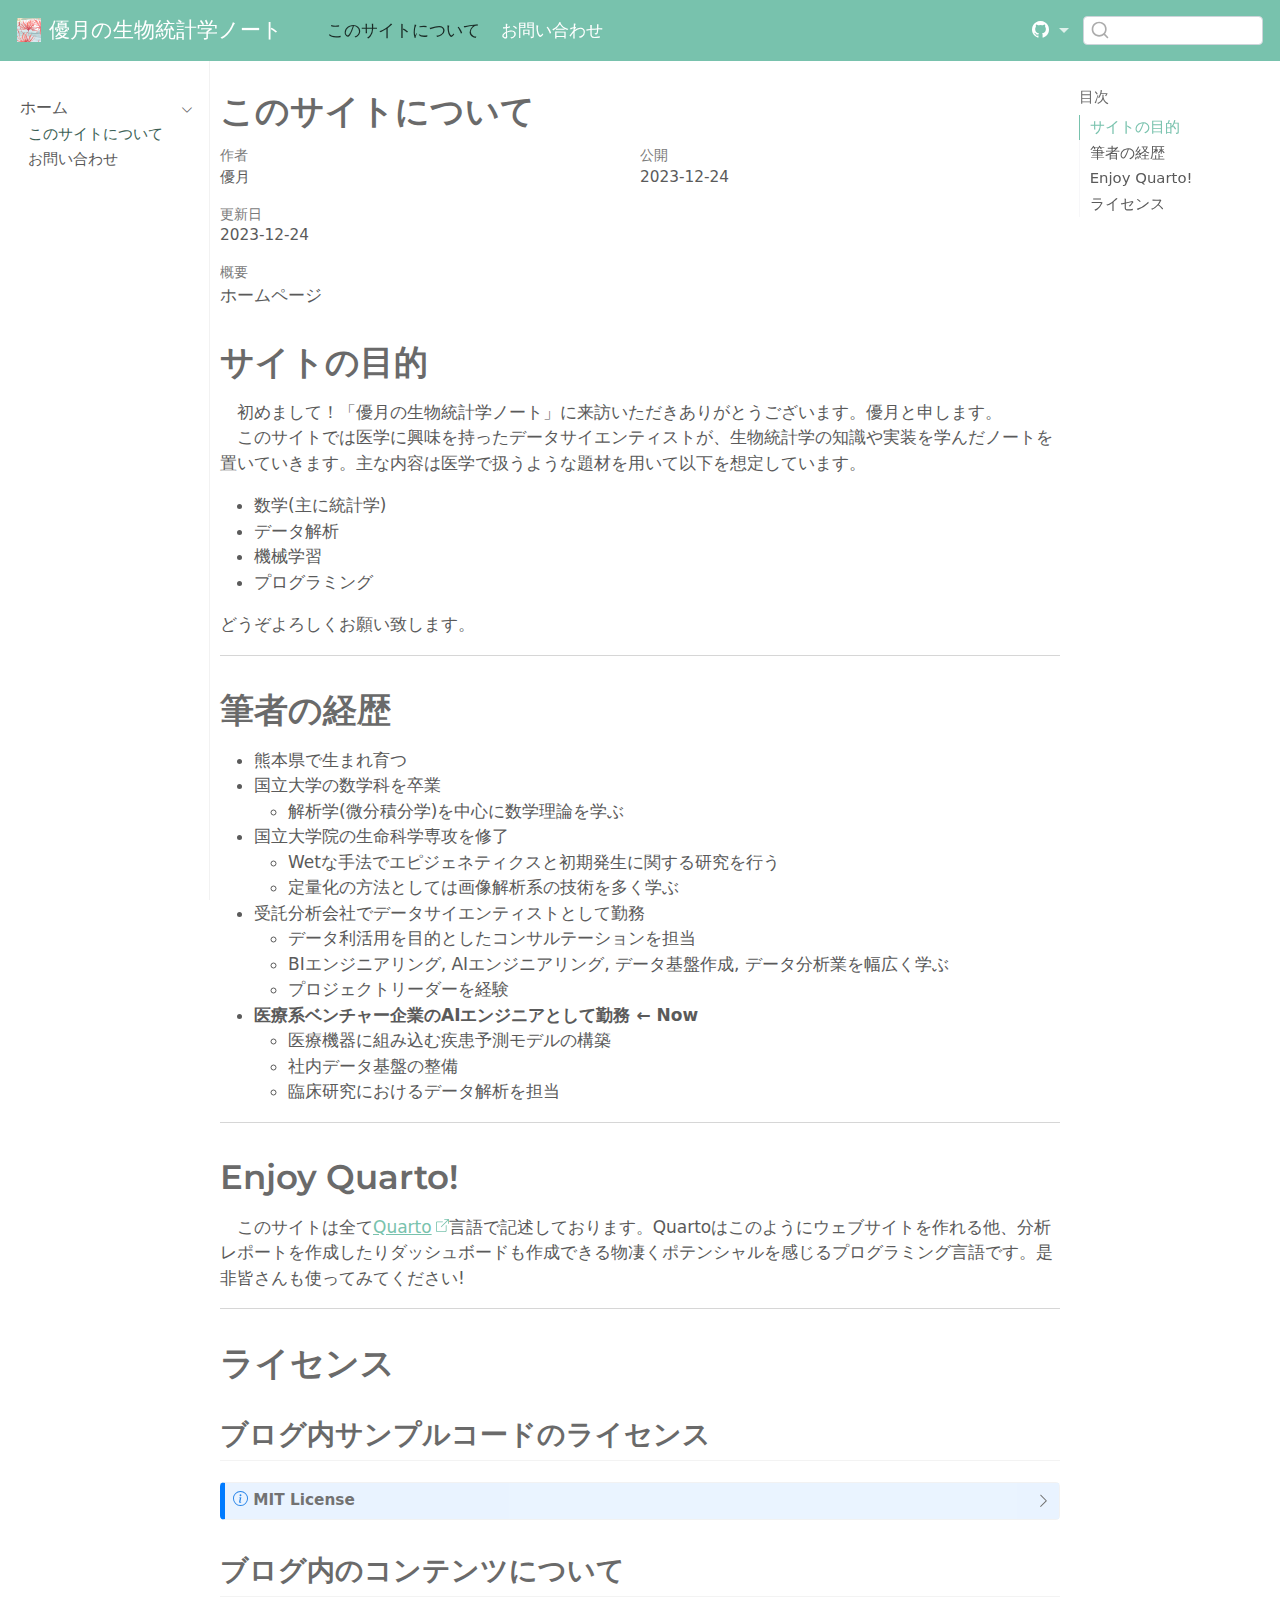
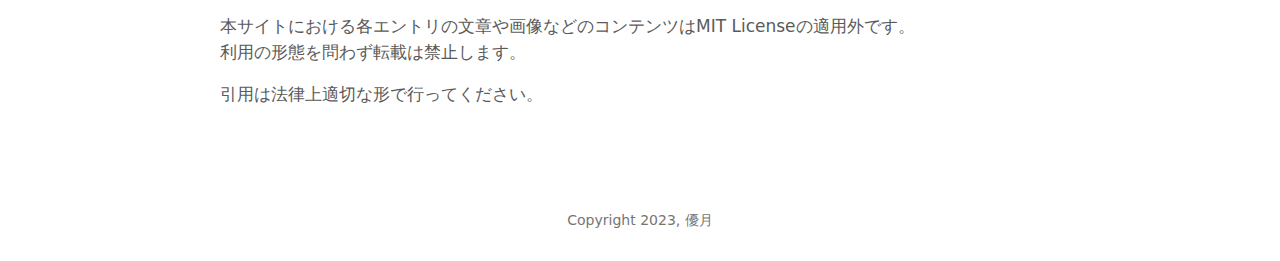
==== docs/qmds/index.html @ 4b28a0c0 "update render (#2)" ====
<!DOCTYPE html>
<html xmlns="http://www.w3.org/1999/xhtml" lang="ja" xml:lang="ja"><head>

<meta charset="utf-8">
<meta name="generator" content="quarto-1.3.450">

<meta name="viewport" content="width=device-width, initial-scale=1.0, user-scalable=yes">

<meta name="author" content="優月">
<meta name="dcterms.date" content="2023-12-24">

<title>優月の生物統計学ノート - このサイトについて</title>
<style>
code{white-space: pre-wrap;}
span.smallcaps{font-variant: small-caps;}
div.columns{display: flex; gap: min(4vw, 1.5em);}
div.column{flex: auto; overflow-x: auto;}
div.hanging-indent{margin-left: 1.5em; text-indent: -1.5em;}
ul.task-list{list-style: none;}
ul.task-list li input[type="checkbox"] {
  width: 0.8em;
  margin: 0 0.8em 0.2em -1em; /* quarto-specific, see https://github.com/quarto-dev/quarto-cli/issues/4556 */ 
  vertical-align: middle;
}
</style>


<script src="../site_libs/quarto-nav/quarto-nav.js"></script>
<script src="../site_libs/quarto-nav/headroom.min.js"></script>
<script src="../site_libs/clipboard/clipboard.min.js"></script>
<script src="../site_libs/quarto-search/autocomplete.umd.js"></script>
<script src="../site_libs/quarto-search/fuse.min.js"></script>
<script src="../site_libs/quarto-search/quarto-search.js"></script>
<meta name="quarto:offset" content="../">
<script src="../site_libs/quarto-html/quarto.js"></script>
<script src="../site_libs/quarto-html/popper.min.js"></script>
<script src="../site_libs/quarto-html/tippy.umd.min.js"></script>
<script src="../site_libs/quarto-html/anchor.min.js"></script>
<link href="../site_libs/quarto-html/tippy.css" rel="stylesheet">
<link href="../site_libs/quarto-html/quarto-syntax-highlighting.css" rel="stylesheet" id="quarto-text-highlighting-styles">
<script src="../site_libs/bootstrap/bootstrap.min.js"></script>
<link href="../site_libs/bootstrap/bootstrap-icons.css" rel="stylesheet">
<link href="../site_libs/bootstrap/bootstrap.min.css" rel="stylesheet" id="quarto-bootstrap" data-mode="light">
<script id="quarto-search-options" type="application/json">{
  "location": "navbar",
  "copy-button": false,
  "collapse-after": 3,
  "panel-placement": "end",
  "type": "textbox",
  "limit": 20,
  "language": {
    "search-no-results-text": "一致なし",
    "search-matching-documents-text": "一致した文書",
    "search-copy-link-title": "検索へのリンクをコピー",
    "search-hide-matches-text": "追加の検索結果を非表示",
    "search-more-match-text": "追加の検索結果",
    "search-more-matches-text": "追加の検索結果",
    "search-clear-button-title": "消去",
    "search-detached-cancel-button-title": "取消",
    "search-submit-button-title": "検索",
    "search-label": "サーチ"
  }
}</script>
<style>html{ scroll-behavior: smooth; }</style>


</head>

<body class="nav-sidebar docked nav-fixed">

<div id="quarto-search-results"></div>
  <header id="quarto-header" class="headroom fixed-top">
    <nav class="navbar navbar-expand-lg navbar-dark ">
      <div class="navbar-container container-fluid">
      <div class="navbar-brand-container">
    <a href="../qmds/index.html" class="navbar-brand navbar-brand-logo">
    <img src="../images/profile.png" alt="" class="navbar-logo">
    </a>
    <a class="navbar-brand" href="../qmds/index.html">
    <span class="navbar-title">優月の生物統計学ノート</span>
    </a>
  </div>
            <div id="quarto-search" class="" title="サーチ"></div>
          <button class="navbar-toggler" type="button" data-bs-toggle="collapse" data-bs-target="#navbarCollapse" aria-controls="navbarCollapse" aria-expanded="false" aria-label="ナビゲーションを切り替える" onclick="if (window.quartoToggleHeadroom) { window.quartoToggleHeadroom(); }">
  <span class="navbar-toggler-icon"></span>
</button>
          <div class="collapse navbar-collapse" id="navbarCollapse">
            <ul class="navbar-nav navbar-nav-scroll me-auto">
  <li class="nav-item">
    <a class="nav-link active" href="../qmds/index.html" rel="" target="" aria-current="page">
 <span class="menu-text">このサイトについて</span></a>
  </li>  
  <li class="nav-item">
    <a class="nav-link" href="../qmds/connection.html" rel="" target="">
 <span class="menu-text">お問い合わせ</span></a>
  </li>  
</ul>
            <ul class="navbar-nav navbar-nav-scroll ms-auto">
  <li class="nav-item dropdown ">
    <a class="nav-link dropdown-toggle" href="#" id="nav-menu-bi-github" role="button" data-bs-toggle="dropdown" aria-expanded="false" rel="" target="">
      <i class="bi bi-github" role="img">
</i> 
 <span class="menu-text"></span>
    </a>
    <ul class="dropdown-menu dropdown-menu-end" aria-labelledby="nav-menu-bi-github">    
        <li>
    <a class="dropdown-item" href="https://github.com/yasuih777/yasuih777.github.io" rel="" target="">
 <span class="dropdown-text">Github</span></a>
  </li>  
        <li>
    <a class="dropdown-item" href="https://github.com/yasuih777/yasuih777.github.io/issues" rel="" target="">
 <span class="dropdown-text">issueへの報告</span></a>
  </li>  
    </ul>
  </li>
</ul>
            <div class="quarto-navbar-tools">
</div>
          </div> <!-- /navcollapse -->
      </div> <!-- /container-fluid -->
    </nav>
  <nav class="quarto-secondary-nav">
    <div class="container-fluid d-flex">
      <button type="button" class="quarto-btn-toggle btn" data-bs-toggle="collapse" data-bs-target="#quarto-sidebar,#quarto-sidebar-glass" aria-controls="quarto-sidebar" aria-expanded="false" aria-label="サイドバーを切り替える" onclick="if (window.quartoToggleHeadroom) { window.quartoToggleHeadroom(); }">
        <i class="bi bi-layout-text-sidebar-reverse"></i>
      </button>
      <nav class="quarto-page-breadcrumbs" aria-label="breadcrumb"><ol class="breadcrumb"><li class="breadcrumb-item"><a href="../qmds/index.html">ホーム</a></li><li class="breadcrumb-item"><a href="../qmds/index.html">このサイトについて</a></li></ol></nav>
      <a class="flex-grow-1" role="button" data-bs-toggle="collapse" data-bs-target="#quarto-sidebar,#quarto-sidebar-glass" aria-controls="quarto-sidebar" aria-expanded="false" aria-label="サイドバーを切り替える" onclick="if (window.quartoToggleHeadroom) { window.quartoToggleHeadroom(); }">      
      </a>
    </div>
  </nav>
</header>
<!-- content -->
<div id="quarto-content" class="quarto-container page-columns page-rows-contents page-layout-article page-navbar">
<!-- sidebar -->
  <nav id="quarto-sidebar" class="sidebar collapse collapse-horizontal sidebar-navigation docked overflow-auto">
    <div class="sidebar-menu-container"> 
    <ul class="list-unstyled mt-1">
        <li class="sidebar-item sidebar-item-section">
      <div class="sidebar-item-container"> 
            <a class="sidebar-item-text sidebar-link text-start" data-bs-toggle="collapse" data-bs-target="#quarto-sidebar-section-1" aria-expanded="true">
 <span class="menu-text">ホーム</span></a>
          <a class="sidebar-item-toggle text-start" data-bs-toggle="collapse" data-bs-target="#quarto-sidebar-section-1" aria-expanded="true" aria-label="セクションを切り替え">
            <i class="bi bi-chevron-right ms-2"></i>
          </a> 
      </div>
      <ul id="quarto-sidebar-section-1" class="collapse list-unstyled sidebar-section depth1 show">  
          <li class="sidebar-item">
  <div class="sidebar-item-container"> 
  <a href="../qmds/index.html" class="sidebar-item-text sidebar-link active">
 <span class="menu-text">このサイトについて</span></a>
  </div>
</li>
          <li class="sidebar-item">
  <div class="sidebar-item-container"> 
  <a href="../qmds/connection.html" class="sidebar-item-text sidebar-link">
 <span class="menu-text">お問い合わせ</span></a>
  </div>
</li>
      </ul>
  </li>
    </ul>
    </div>
</nav>
<div id="quarto-sidebar-glass" data-bs-toggle="collapse" data-bs-target="#quarto-sidebar,#quarto-sidebar-glass"></div>
<!-- margin-sidebar -->
    <div id="quarto-margin-sidebar" class="sidebar margin-sidebar">
        <nav id="TOC" role="doc-toc" class="toc-active">
    <h2 id="toc-title">目次</h2>
   
  <ul>
  <li><a href="#サイトの目的" id="toc-サイトの目的" class="nav-link active" data-scroll-target="#サイトの目的">サイトの目的</a></li>
  <li><a href="#筆者の経歴" id="toc-筆者の経歴" class="nav-link" data-scroll-target="#筆者の経歴">筆者の経歴</a></li>
  <li><a href="#enjoy-quarto" id="toc-enjoy-quarto" class="nav-link" data-scroll-target="#enjoy-quarto">Enjoy Quarto!</a></li>
  <li><a href="#ライセンス" id="toc-ライセンス" class="nav-link" data-scroll-target="#ライセンス">ライセンス</a>
  <ul class="collapse">
  <li><a href="#ブログ内サンプルコードのライセンス" id="toc-ブログ内サンプルコードのライセンス" class="nav-link" data-scroll-target="#ブログ内サンプルコードのライセンス">ブログ内サンプルコードのライセンス</a></li>
  <li><a href="#ブログ内のコンテンツについて" id="toc-ブログ内のコンテンツについて" class="nav-link" data-scroll-target="#ブログ内のコンテンツについて">ブログ内のコンテンツについて</a></li>
  </ul></li>
  </ul>
</nav>
    </div>
<!-- main -->
<main class="content" id="quarto-document-content">

<header id="title-block-header" class="quarto-title-block default">
<div class="quarto-title">
<h1 class="title">このサイトについて</h1>
</div>



<div class="quarto-title-meta">

    <div>
    <div class="quarto-title-meta-heading">作者</div>
    <div class="quarto-title-meta-contents">
             <p>優月 </p>
          </div>
  </div>
    
    <div>
    <div class="quarto-title-meta-heading">公開</div>
    <div class="quarto-title-meta-contents">
      <p class="date">2023-12-24</p>
    </div>
  </div>
  
    <div>
    <div class="quarto-title-meta-heading">更新日</div>
    <div class="quarto-title-meta-contents">
      <p class="date-modified">2023-12-24</p>
    </div>
  </div>
    
  </div>
  
<div>
  <div class="abstract">
    <div class="abstract-title">概要</div>
    ホームページ
  </div>
</div>

</header>

<section id="サイトの目的" class="level1">
<h1>サイトの目的</h1>
<p>　初めまして！「優月の生物統計学ノート」に来訪いただきありがとうございます。優月と申します。<br>
　このサイトでは医学に興味を持ったデータサイエンティストが、生物統計学の知識や実装を学んだノートを置いていきます。主な内容は医学で扱うような題材を用いて以下を想定しています。</p>
<ul>
<li>数学(主に統計学)</li>
<li>データ解析</li>
<li>機械学習</li>
<li>プログラミング</li>
</ul>
<p>どうぞよろしくお願い致します。</p>
<hr>
</section>
<section id="筆者の経歴" class="level1">
<h1>筆者の経歴</h1>
<ul>
<li>熊本県で生まれ育つ</li>
<li>国立大学の数学科を卒業
<ul>
<li>解析学(微分積分学)を中心に数学理論を学ぶ</li>
</ul></li>
<li>国立大学院の生命科学専攻を修了
<ul>
<li>Wetな手法でエピジェネティクスと初期発生に関する研究を行う</li>
<li>定量化の方法としては画像解析系の技術を多く学ぶ</li>
</ul></li>
<li>受託分析会社でデータサイエンティストとして勤務
<ul>
<li>データ利活用を目的としたコンサルテーションを担当</li>
<li>BIエンジニアリング, AIエンジニアリング, データ基盤作成, データ分析業を幅広く学ぶ</li>
<li>プロジェクトリーダーを経験</li>
</ul></li>
<li><strong>医療系ベンチャー企業のAIエンジニアとして勤務 ← Now</strong>
<ul>
<li>医療機器に組み込む疾患予測モデルの構築</li>
<li>社内データ基盤の整備</li>
<li>臨床研究におけるデータ解析を担当</li>
</ul></li>
</ul>
<hr>
</section>
<section id="enjoy-quarto" class="level1">
<h1>Enjoy Quarto!</h1>
<p>　このサイトは全て<a href="https://quarto.org/">Quarto</a>言語で記述しております。Quartoはこのようにウェブサイトを作れる他、分析レポートを作成したりダッシュボードも作成できる物凄くポテンシャルを感じるプログラミング言語です。是非皆さんも使ってみてください!</p>
<hr>
</section>
<section id="ライセンス" class="level1">
<h1>ライセンス</h1>
<section id="ブログ内サンプルコードのライセンス" class="level2">
<h2 class="anchored" data-anchor-id="ブログ内サンプルコードのライセンス">ブログ内サンプルコードのライセンス</h2>
<div class="callout callout-style-default callout-note callout-titled">
<div class="callout-header d-flex align-content-center" data-bs-toggle="collapse" data-bs-target=".callout-1-contents" aria-controls="callout-1" aria-expanded="false" aria-label="Toggle callout">
<div class="callout-icon-container">
<i class="callout-icon"></i>
</div>
<div class="callout-title-container flex-fill">
MIT License
</div>
<div class="callout-btn-toggle d-inline-block border-0 py-1 ps-1 pe-0 float-end"><i class="callout-toggle"></i></div>
</div>
<div id="callout-1" class="callout-1-contents callout-collapse collapse">
<div class="callout-body-container callout-body">
<p>Copyright 2023 優月</p>
<p>以下に定める条件に従い、本ソフトウェアおよび関連文書のファイル（以下「ソフトウェア」）の複製を取得するすべての人に対し、ソフトウェアを無制限に扱うことを無償で許可します。これには、ソフトウェアの複製を使用、複写、変更、結合、掲載、頒布、サブライセンス、および/または販売する権利、およびソフトウェアを提供する相手に同じことを許可する権利も無制限に含まれます。</p>
<p>上記の著作権表示および本許諾表示を、ソフトウェアのすべての複製または重要な部分に記載するものとします。</p>
<p>ソフトウェアは「現状のまま」で、明示であるか暗黙であるかを問わず、何らの保証もなく提供されます。ここでいう保証とは、商品性、特定の目的への適合性、および権利非侵害についての保証も含みますが、それに限定されるものではありません。 作者または著作権者は、契約行為、不法行為、またはそれ以外であろうと、ソフトウェアに起因または関連し、あるいはソフトウェアの使用またはその他の扱いによって生じる一切の請求、損害、その他の義務について何らの責任も負わないものとします。</p>
</div>
</div>
</div>
</section>
<section id="ブログ内のコンテンツについて" class="level2">
<h2 class="anchored" data-anchor-id="ブログ内のコンテンツについて">ブログ内のコンテンツについて</h2>
<p>本サイトにおける各エントリの文章や画像などのコンテンツはMIT Licenseの適用外です。<br>
利用の形態を問わず転載は禁止します。</p>
<p>引用は法律上適切な形で行ってください。</p>


</section>
</section>

<a onclick="window.scrollTo(0, 0); return false;" role="button" id="quarto-back-to-top"><i class="bi bi-arrow-up"></i> トップに戻る</a></main> <!-- /main -->
<script id="quarto-html-after-body" type="application/javascript">
window.document.addEventListener("DOMContentLoaded", function (event) {
  const toggleBodyColorMode = (bsSheetEl) => {
    const mode = bsSheetEl.getAttribute("data-mode");
    const bodyEl = window.document.querySelector("body");
    if (mode === "dark") {
      bodyEl.classList.add("quarto-dark");
      bodyEl.classList.remove("quarto-light");
    } else {
      bodyEl.classList.add("quarto-light");
      bodyEl.classList.remove("quarto-dark");
    }
  }
  const toggleBodyColorPrimary = () => {
    const bsSheetEl = window.document.querySelector("link#quarto-bootstrap");
    if (bsSheetEl) {
      toggleBodyColorMode(bsSheetEl);
    }
  }
  toggleBodyColorPrimary();  
  const icon = "";
  const anchorJS = new window.AnchorJS();
  anchorJS.options = {
    placement: 'right',
    icon: icon
  };
  anchorJS.add('.anchored');
  const isCodeAnnotation = (el) => {
    for (const clz of el.classList) {
      if (clz.startsWith('code-annotation-')) {                     
        return true;
      }
    }
    return false;
  }
  const clipboard = new window.ClipboardJS('.code-copy-button', {
    text: function(trigger) {
      const codeEl = trigger.previousElementSibling.cloneNode(true);
      for (const childEl of codeEl.children) {
        if (isCodeAnnotation(childEl)) {
          childEl.remove();
        }
      }
      return codeEl.innerText;
    }
  });
  clipboard.on('success', function(e) {
    // button target
    const button = e.trigger;
    // don't keep focus
    button.blur();
    // flash "checked"
    button.classList.add('code-copy-button-checked');
    var currentTitle = button.getAttribute("title");
    button.setAttribute("title", "コピーしました");
    let tooltip;
    if (window.bootstrap) {
      button.setAttribute("data-bs-toggle", "tooltip");
      button.setAttribute("data-bs-placement", "left");
      button.setAttribute("data-bs-title", "コピーしました");
      tooltip = new bootstrap.Tooltip(button, 
        { trigger: "manual", 
          customClass: "code-copy-button-tooltip",
          offset: [0, -8]});
      tooltip.show();    
    }
    setTimeout(function() {
      if (tooltip) {
        tooltip.hide();
        button.removeAttribute("data-bs-title");
        button.removeAttribute("data-bs-toggle");
        button.removeAttribute("data-bs-placement");
      }
      button.setAttribute("title", currentTitle);
      button.classList.remove('code-copy-button-checked');
    }, 1000);
    // clear code selection
    e.clearSelection();
  });
  function tippyHover(el, contentFn) {
    const config = {
      allowHTML: true,
      content: contentFn,
      maxWidth: 500,
      delay: 100,
      arrow: false,
      appendTo: function(el) {
          return el.parentElement;
      },
      interactive: true,
      interactiveBorder: 10,
      theme: 'quarto',
      placement: 'bottom-start'
    };
    window.tippy(el, config); 
  }
  const noterefs = window.document.querySelectorAll('a[role="doc-noteref"]');
  for (var i=0; i<noterefs.length; i++) {
    const ref = noterefs[i];
    tippyHover(ref, function() {
      // use id or data attribute instead here
      let href = ref.getAttribute('data-footnote-href') || ref.getAttribute('href');
      try { href = new URL(href).hash; } catch {}
      const id = href.replace(/^#\/?/, "");
      const note = window.document.getElementById(id);
      return note.innerHTML;
    });
  }
      let selectedAnnoteEl;
      const selectorForAnnotation = ( cell, annotation) => {
        let cellAttr = 'data-code-cell="' + cell + '"';
        let lineAttr = 'data-code-annotation="' +  annotation + '"';
        const selector = 'span[' + cellAttr + '][' + lineAttr + ']';
        return selector;
      }
      const selectCodeLines = (annoteEl) => {
        const doc = window.document;
        const targetCell = annoteEl.getAttribute("data-target-cell");
        const targetAnnotation = annoteEl.getAttribute("data-target-annotation");
        const annoteSpan = window.document.querySelector(selectorForAnnotation(targetCell, targetAnnotation));
        const lines = annoteSpan.getAttribute("data-code-lines").split(",");
        const lineIds = lines.map((line) => {
          return targetCell + "-" + line;
        })
        let top = null;
        let height = null;
        let parent = null;
        if (lineIds.length > 0) {
            //compute the position of the single el (top and bottom and make a div)
            const el = window.document.getElementById(lineIds[0]);
            top = el.offsetTop;
            height = el.offsetHeight;
            parent = el.parentElement.parentElement;
          if (lineIds.length > 1) {
            const lastEl = window.document.getElementById(lineIds[lineIds.length - 1]);
            const bottom = lastEl.offsetTop + lastEl.offsetHeight;
            height = bottom - top;
          }
          if (top !== null && height !== null && parent !== null) {
            // cook up a div (if necessary) and position it 
            let div = window.document.getElementById("code-annotation-line-highlight");
            if (div === null) {
              div = window.document.createElement("div");
              div.setAttribute("id", "code-annotation-line-highlight");
              div.style.position = 'absolute';
              parent.appendChild(div);
            }
            div.style.top = top - 2 + "px";
            div.style.height = height + 4 + "px";
            let gutterDiv = window.document.getElementById("code-annotation-line-highlight-gutter");
            if (gutterDiv === null) {
              gutterDiv = window.document.createElement("div");
              gutterDiv.setAttribute("id", "code-annotation-line-highlight-gutter");
              gutterDiv.style.position = 'absolute';
              const codeCell = window.document.getElementById(targetCell);
              const gutter = codeCell.querySelector('.code-annotation-gutter');
              gutter.appendChild(gutterDiv);
            }
            gutterDiv.style.top = top - 2 + "px";
            gutterDiv.style.height = height + 4 + "px";
          }
          selectedAnnoteEl = annoteEl;
        }
      };
      const unselectCodeLines = () => {
        const elementsIds = ["code-annotation-line-highlight", "code-annotation-line-highlight-gutter"];
        elementsIds.forEach((elId) => {
          const div = window.document.getElementById(elId);
          if (div) {
            div.remove();
          }
        });
        selectedAnnoteEl = undefined;
      };
      // Attach click handler to the DT
      const annoteDls = window.document.querySelectorAll('dt[data-target-cell]');
      for (const annoteDlNode of annoteDls) {
        annoteDlNode.addEventListener('click', (event) => {
          const clickedEl = event.target;
          if (clickedEl !== selectedAnnoteEl) {
            unselectCodeLines();
            const activeEl = window.document.querySelector('dt[data-target-cell].code-annotation-active');
            if (activeEl) {
              activeEl.classList.remove('code-annotation-active');
            }
            selectCodeLines(clickedEl);
            clickedEl.classList.add('code-annotation-active');
          } else {
            // Unselect the line
            unselectCodeLines();
            clickedEl.classList.remove('code-annotation-active');
          }
        });
      }
  const findCites = (el) => {
    const parentEl = el.parentElement;
    if (parentEl) {
      const cites = parentEl.dataset.cites;
      if (cites) {
        return {
          el,
          cites: cites.split(' ')
        };
      } else {
        return findCites(el.parentElement)
      }
    } else {
      return undefined;
    }
  };
  var bibliorefs = window.document.querySelectorAll('a[role="doc-biblioref"]');
  for (var i=0; i<bibliorefs.length; i++) {
    const ref = bibliorefs[i];
    const citeInfo = findCites(ref);
    if (citeInfo) {
      tippyHover(citeInfo.el, function() {
        var popup = window.document.createElement('div');
        citeInfo.cites.forEach(function(cite) {
          var citeDiv = window.document.createElement('div');
          citeDiv.classList.add('hanging-indent');
          citeDiv.classList.add('csl-entry');
          var biblioDiv = window.document.getElementById('ref-' + cite);
          if (biblioDiv) {
            citeDiv.innerHTML = biblioDiv.innerHTML;
          }
          popup.appendChild(citeDiv);
        });
        return popup.innerHTML;
      });
    }
  }
    var localhostRegex = new RegExp(/^(?:http|https):\/\/localhost\:?[0-9]*\//);
      var filterRegex = new RegExp('/' + window.location.host + '/');
    var isInternal = (href) => {
        return filterRegex.test(href) || localhostRegex.test(href);
    }
    // Inspect non-navigation links and adorn them if external
 	var links = window.document.querySelectorAll('a[href]:not(.nav-link):not(.navbar-brand):not(.toc-action):not(.sidebar-link):not(.sidebar-item-toggle):not(.pagination-link):not(.no-external):not([aria-hidden]):not(.dropdown-item)');
    for (var i=0; i<links.length; i++) {
      const link = links[i];
      if (!isInternal(link.href)) {
          // default icon
          link.classList.add("external");
      }
    }
});
</script>
</div> <!-- /content -->
<footer class="footer">
  <div class="nav-footer">
    <div class="nav-footer-left">
      &nbsp;
    </div>   
    <div class="nav-footer-center">Copyright 2023, 優月</div>
    <div class="nav-footer-right">
      &nbsp;
    </div>
  </div>
</footer>



<script src="../site_libs/quarto-html/zenscroll-min.js"></script>
</body></html>
---- docs/site_libs/quarto-html/tippy.css ----
.tippy-box[data-animation=fade][data-state=hidden]{opacity:0}[data-tippy-root]{max-width:calc(100vw - 10px)}.tippy-box{position:relative;background-color:#333;color:#fff;border-radius:4px;font-size:14px;line-height:1.4;white-space:normal;outline:0;transition-property:transform,visibility,opacity}.tippy-box[data-placement^=top]>.tippy-arrow{bottom:0}.tippy-box[data-placement^=top]>.tippy-arrow:before{bottom:-7px;left:0;border-width:8px 8px 0;border-top-color:initial;transform-origin:center top}.tippy-box[data-placement^=bottom]>.tippy-arrow{top:0}.tippy-box[data-placement^=bottom]>.tippy-arrow:before{top:-7px;left:0;border-width:0 8px 8px;border-bottom-color:initial;transform-origin:center bottom}.tippy-box[data-placement^=left]>.tippy-arrow{right:0}.tippy-box[data-placement^=left]>.tippy-arrow:before{border-width:8px 0 8px 8px;border-left-color:initial;right:-7px;transform-origin:center left}.tippy-box[data-placement^=right]>.tippy-arrow{left:0}.tippy-box[data-placement^=right]>.tippy-arrow:before{left:-7px;border-width:8px 8px 8px 0;border-right-color:initial;transform-origin:center right}.tippy-box[data-inertia][data-state=visible]{transition-timing-function:cubic-bezier(.54,1.5,.38,1.11)}.tippy-arrow{width:16px;height:16px;color:#333}.tippy-arrow:before{content:"";position:absolute;border-color:transparent;border-style:solid}.tippy-content{position:relative;padding:5px 9px;z-index:1}
---- docs/site_libs/quarto-html/quarto-syntax-highlighting.css ----
/* quarto syntax highlight colors */
:root {
  --quarto-hl-ot-color: #003B4F;
  --quarto-hl-at-color: #657422;
  --quarto-hl-ss-color: #20794D;
  --quarto-hl-an-color: #5E5E5E;
  --quarto-hl-fu-color: #4758AB;
  --quarto-hl-st-color: #20794D;
  --quarto-hl-cf-color: #003B4F;
  --quarto-hl-op-color: #5E5E5E;
  --quarto-hl-er-color: #AD0000;
  --quarto-hl-bn-color: #AD0000;
  --quarto-hl-al-color: #AD0000;
  --quarto-hl-va-color: #111111;
  --quarto-hl-bu-color: inherit;
  --quarto-hl-ex-color: inherit;
  --quarto-hl-pp-color: #AD0000;
  --quarto-hl-in-color: #5E5E5E;
  --quarto-hl-vs-color: #20794D;
  --quarto-hl-wa-color: #5E5E5E;
  --quarto-hl-do-color: #5E5E5E;
  --quarto-hl-im-color: #00769E;
  --quarto-hl-ch-color: #20794D;
  --quarto-hl-dt-color: #AD0000;
  --quarto-hl-fl-color: #AD0000;
  --quarto-hl-co-color: #5E5E5E;
  --quarto-hl-cv-color: #5E5E5E;
  --quarto-hl-cn-color: #8f5902;
  --quarto-hl-sc-color: #5E5E5E;
  --quarto-hl-dv-color: #AD0000;
  --quarto-hl-kw-color: #003B4F;
}

/* other quarto variables */
:root {
  --quarto-font-monospace: SFMono-Regular, Menlo, Monaco, Consolas, "Liberation Mono", "Courier New", monospace;
}

pre > code.sourceCode > span {
  color: #003B4F;
}

code span {
  color: #003B4F;
}

code.sourceCode > span {
  color: #003B4F;
}

div.sourceCode,
div.sourceCode pre.sourceCode {
  color: #003B4F;
}

code span.ot {
  color: #003B4F;
  font-style: inherit;
}

code span.at {
  color: #657422;
  font-style: inherit;
}

code span.ss {
  color: #20794D;
  font-style: inherit;
}

code span.an {
  color: #5E5E5E;
  font-style: inherit;
}

code span.fu {
  color: #4758AB;
  font-style: inherit;
}

code span.st {
  color: #20794D;
  font-style: inherit;
}

code span.cf {
  color: #003B4F;
  font-style: inherit;
}

code span.op {
  color: #5E5E5E;
  font-style: inherit;
}

code span.er {
  color: #AD0000;
  font-style: inherit;
}

code span.bn {
  color: #AD0000;
  font-style: inherit;
}

code span.al {
  color: #AD0000;
  font-style: inherit;
}

code span.va {
  color: #111111;
  font-style: inherit;
}

code span.bu {
  font-style: inherit;
}

code span.ex {
  font-style: inherit;
}

code span.pp {
  color: #AD0000;
  font-style: inherit;
}

code span.in {
  color: #5E5E5E;
  font-style: inherit;
}

code span.vs {
  color: #20794D;
  font-style: inherit;
}

code span.wa {
  color: #5E5E5E;
  font-style: italic;
}

code span.do {
  color: #5E5E5E;
  font-style: italic;
}

code span.im {
  color: #00769E;
  font-style: inherit;
}

code span.ch {
  color: #20794D;
  font-style: inherit;
}

code span.dt {
  color: #AD0000;
  font-style: inherit;
}

code span.fl {
  color: #AD0000;
  font-style: inherit;
}

code span.co {
  color: #5E5E5E;
  font-style: inherit;
}

code span.cv {
  color: #5E5E5E;
  font-style: italic;
}

code span.cn {
  color: #8f5902;
  font-style: inherit;
}

code span.sc {
  color: #5E5E5E;
  font-style: inherit;
}

code span.dv {
  color: #AD0000;
  font-style: inherit;
}

code span.kw {
  color: #003B4F;
  font-style: inherit;
}

.prevent-inlining {
  content: "</";
}

/*# sourceMappingURL=debc5d5d77c3f9108843748ff7464032.css.map */
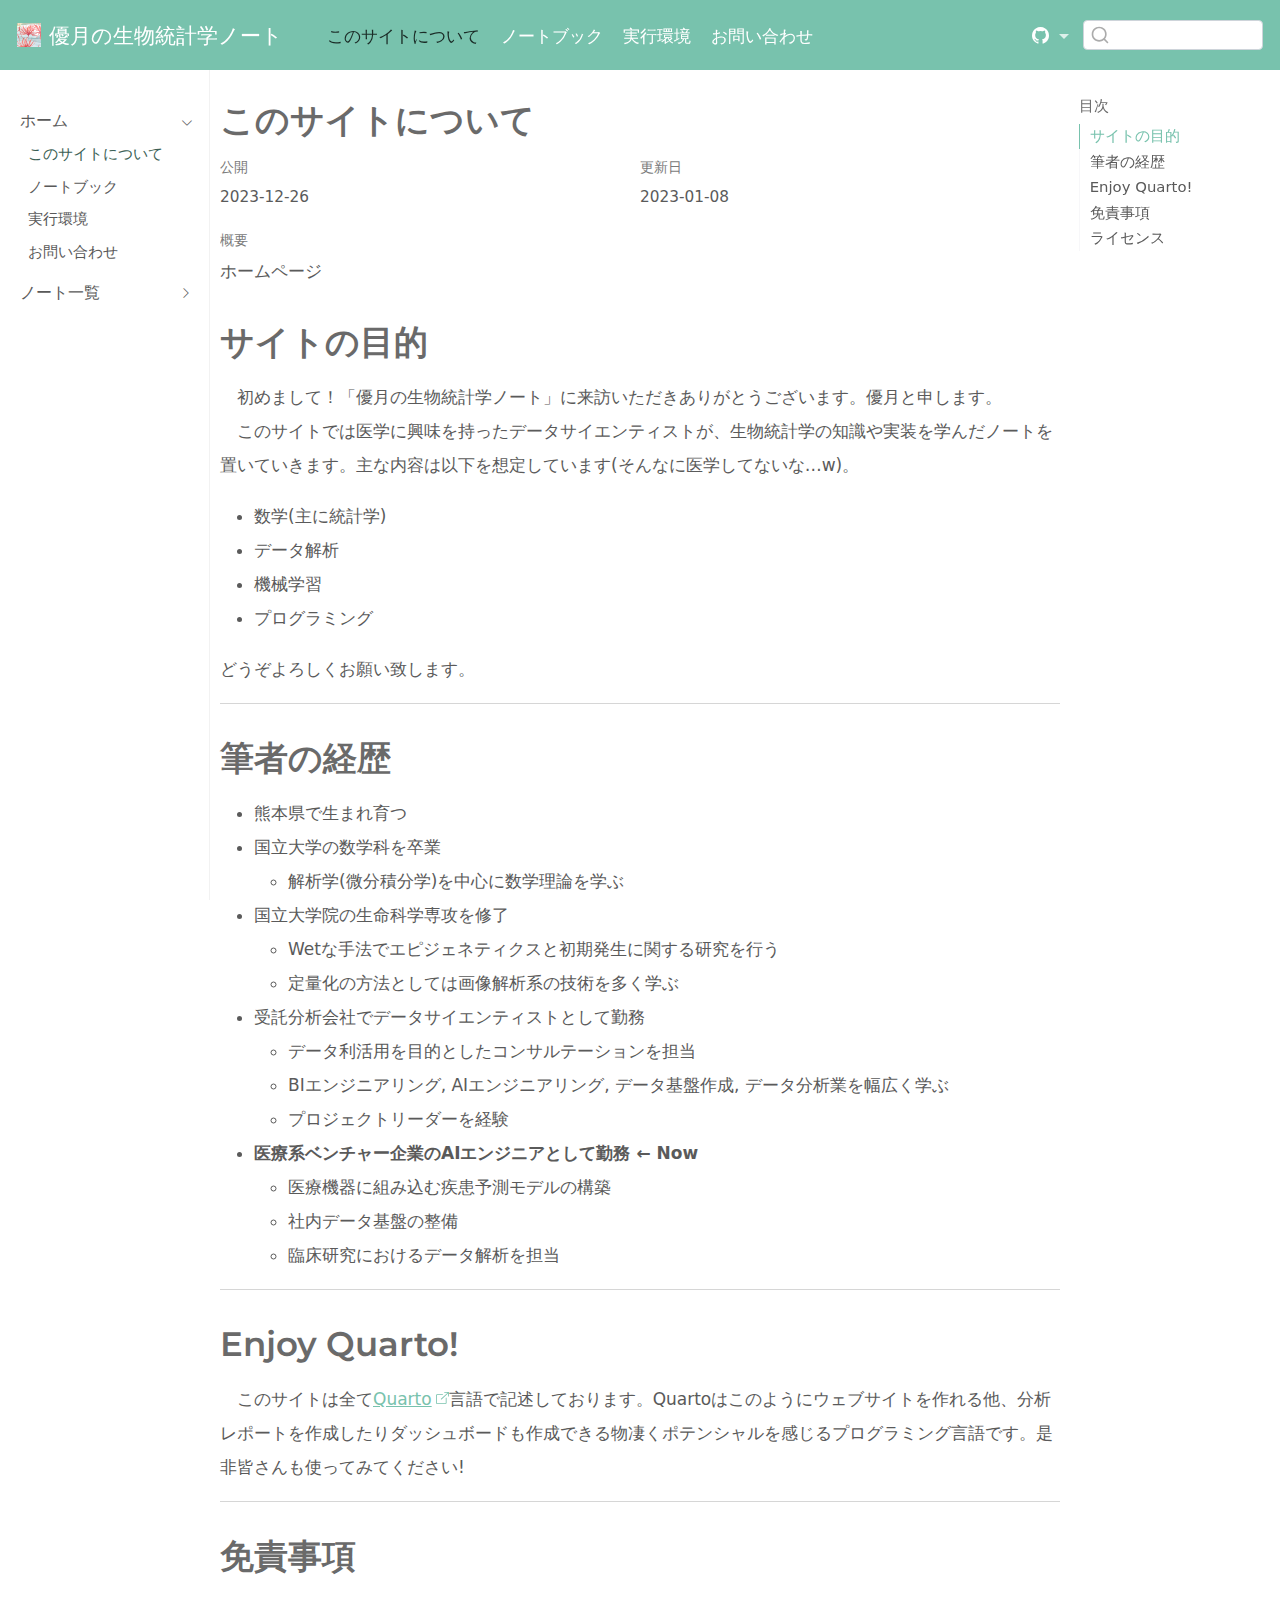
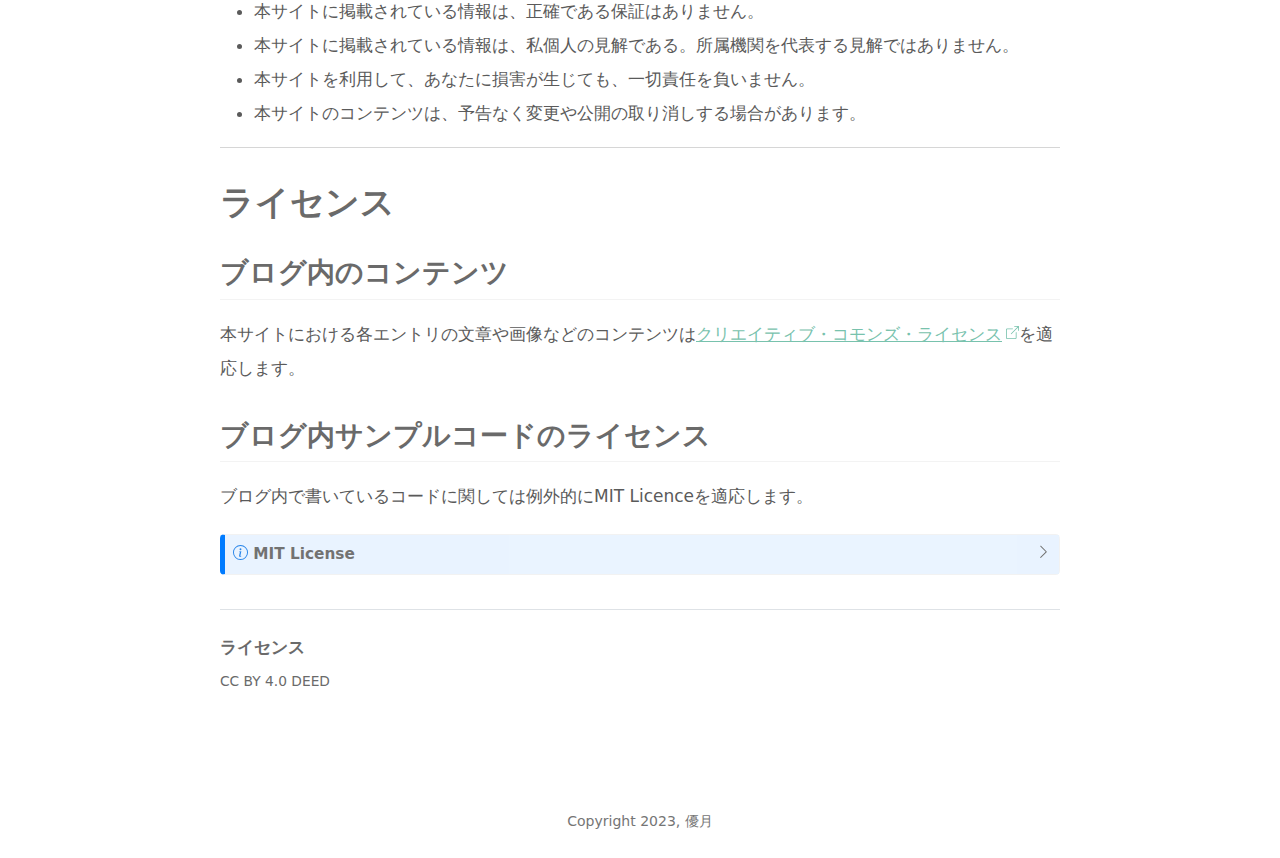
==== commit c6474a0b: "add form and ga4" ====
--- a/docs/qmds/index.html
+++ b/docs/qmds/index.html
@@ -6,8 +6,7 @@
 
 <meta name="viewport" content="width=device-width, initial-scale=1.0, user-scalable=yes">
 
-<meta name="author" content="優月">
-<meta name="dcterms.date" content="2023-12-24">
+<meta name="dcterms.date" content="2023-12-26">
 
 <title>優月の生物統計学ノート - このサイトについて</title>
 <style>
@@ -61,9 +60,19 @@
     "search-label": "サーチ"
   }
 }</script>
+<script async="" src="https://www.googletagmanager.com/gtag/js?id=G-2BDGJJZ99H"></script>
+
+<script type="text/javascript">
+
+window.dataLayer = window.dataLayer || [];
+function gtag(){dataLayer.push(arguments);}
+gtag('js', new Date());
+gtag('config', 'G-2BDGJJZ99H', { 'anonymize_ip': true});
+</script>
 <style>html{ scroll-behavior: smooth; }</style>
 
 
+<link rel="stylesheet" href="../styles.css">
 </head>
 
 <body class="nav-sidebar docked nav-fixed">
@@ -73,10 +82,10 @@
     <nav class="navbar navbar-expand-lg navbar-dark ">
       <div class="navbar-container container-fluid">
       <div class="navbar-brand-container">
-    <a href="../qmds/index.html" class="navbar-brand navbar-brand-logo">
+    <a href="../index.html" class="navbar-brand navbar-brand-logo">
     <img src="../images/profile.png" alt="" class="navbar-logo">
     </a>
-    <a class="navbar-brand" href="../qmds/index.html">
+    <a class="navbar-brand" href="../index.html">
     <span class="navbar-title">優月の生物統計学ノート</span>
     </a>
   </div>
@@ -89,6 +98,14 @@
   <li class="nav-item">
     <a class="nav-link active" href="../qmds/index.html" rel="" target="" aria-current="page">
  <span class="menu-text">このサイトについて</span></a>
+  </li>  
+  <li class="nav-item">
+    <a class="nav-link" href="../qmds/articles.html" rel="" target="">
+ <span class="menu-text">ノートブック</span></a>
+  </li>  
+  <li class="nav-item">
+    <a class="nav-link" href="../qmds/environment.html" rel="" target="">
+ <span class="menu-text">実行環境</span></a>
   </li>  
   <li class="nav-item">
     <a class="nav-link" href="../qmds/connection.html" rel="" target="">
@@ -153,10 +170,56 @@
 </li>
           <li class="sidebar-item">
   <div class="sidebar-item-container"> 
+  <a href="../qmds/articles.html" class="sidebar-item-text sidebar-link">
+ <span class="menu-text">ノートブック</span></a>
+  </div>
+</li>
+          <li class="sidebar-item">
+  <div class="sidebar-item-container"> 
+  <a href="../qmds/environment.html" class="sidebar-item-text sidebar-link">
+ <span class="menu-text">実行環境</span></a>
+  </div>
+</li>
+          <li class="sidebar-item">
+  <div class="sidebar-item-container"> 
   <a href="../qmds/connection.html" class="sidebar-item-text sidebar-link">
  <span class="menu-text">お問い合わせ</span></a>
   </div>
 </li>
+      </ul>
+  </li>
+        <li class="sidebar-item sidebar-item-section">
+      <div class="sidebar-item-container"> 
+            <a class="sidebar-item-text sidebar-link text-start collapsed" data-bs-toggle="collapse" data-bs-target="#quarto-sidebar-section-2" aria-expanded="false">
+ <span class="menu-text">ノート一覧</span></a>
+          <a class="sidebar-item-toggle text-start collapsed" data-bs-toggle="collapse" data-bs-target="#quarto-sidebar-section-2" aria-expanded="false" aria-label="セクションを切り替え">
+            <i class="bi bi-chevron-right ms-2"></i>
+          </a> 
+      </div>
+      <ul id="quarto-sidebar-section-2" class="collapse list-unstyled sidebar-section depth1 ">  
+          <li class="sidebar-item sidebar-item-section">
+      <div class="sidebar-item-container"> 
+            <a class="sidebar-item-text sidebar-link text-start collapsed" data-bs-toggle="collapse" data-bs-target="#quarto-sidebar-section-3" aria-expanded="false">
+ <span class="menu-text">生物統計学</span></a>
+          <a class="sidebar-item-toggle text-start collapsed" data-bs-toggle="collapse" data-bs-target="#quarto-sidebar-section-3" aria-expanded="false" aria-label="セクションを切り替え">
+            <i class="bi bi-chevron-right ms-2"></i>
+          </a> 
+      </div>
+      <ul id="quarto-sidebar-section-3" class="collapse list-unstyled sidebar-section depth2 ">  
+          <li class="sidebar-item">
+  <div class="sidebar-item-container"> 
+  <a href="../qmds/biostatistics/probability.html" class="sidebar-item-text sidebar-link">
+ <span class="menu-text">確率基礎</span></a>
+  </div>
+</li>
+          <li class="sidebar-item">
+  <div class="sidebar-item-container"> 
+  <a href="../qmds/biostatistics/probability_distribution.html" class="sidebar-item-text sidebar-link">
+ <span class="menu-text">確率分布</span></a>
+  </div>
+</li>
+      </ul>
+  </li>
       </ul>
   </li>
     </ul>
@@ -172,10 +235,11 @@
   <li><a href="#サイトの目的" id="toc-サイトの目的" class="nav-link active" data-scroll-target="#サイトの目的">サイトの目的</a></li>
   <li><a href="#筆者の経歴" id="toc-筆者の経歴" class="nav-link" data-scroll-target="#筆者の経歴">筆者の経歴</a></li>
   <li><a href="#enjoy-quarto" id="toc-enjoy-quarto" class="nav-link" data-scroll-target="#enjoy-quarto">Enjoy Quarto!</a></li>
+  <li><a href="#免責事項" id="toc-免責事項" class="nav-link" data-scroll-target="#免責事項">免責事項</a></li>
   <li><a href="#ライセンス" id="toc-ライセンス" class="nav-link" data-scroll-target="#ライセンス">ライセンス</a>
   <ul class="collapse">
+  <li><a href="#ブログ内のコンテンツ" id="toc-ブログ内のコンテンツ" class="nav-link" data-scroll-target="#ブログ内のコンテンツ">ブログ内のコンテンツ</a></li>
   <li><a href="#ブログ内サンプルコードのライセンス" id="toc-ブログ内サンプルコードのライセンス" class="nav-link" data-scroll-target="#ブログ内サンプルコードのライセンス">ブログ内サンプルコードのライセンス</a></li>
-  <li><a href="#ブログ内のコンテンツについて" id="toc-ブログ内のコンテンツについて" class="nav-link" data-scroll-target="#ブログ内のコンテンツについて">ブログ内のコンテンツについて</a></li>
   </ul></li>
   </ul>
 </nav>
@@ -192,24 +256,18 @@
 
 <div class="quarto-title-meta">
 
-    <div>
-    <div class="quarto-title-meta-heading">作者</div>
-    <div class="quarto-title-meta-contents">
-             <p>優月 </p>
-          </div>
-  </div>
     
     <div>
     <div class="quarto-title-meta-heading">公開</div>
     <div class="quarto-title-meta-contents">
-      <p class="date">2023-12-24</p>
+      <p class="date">2023-12-26</p>
     </div>
   </div>
   
     <div>
     <div class="quarto-title-meta-heading">更新日</div>
     <div class="quarto-title-meta-contents">
-      <p class="date-modified">2023-12-24</p>
+      <p class="date-modified">2023-01-08</p>
     </div>
   </div>
     
@@ -227,7 +285,7 @@
 <section id="サイトの目的" class="level1">
 <h1>サイトの目的</h1>
 <p>　初めまして！「優月の生物統計学ノート」に来訪いただきありがとうございます。優月と申します。<br>
-　このサイトでは医学に興味を持ったデータサイエンティストが、生物統計学の知識や実装を学んだノートを置いていきます。主な内容は医学で扱うような題材を用いて以下を想定しています。</p>
+　このサイトでは医学に興味を持ったデータサイエンティストが、生物統計学の知識や実装を学んだノートを置いていきます。主な内容は以下を想定しています(そんなに医学してないな…w)。</p>
 <ul>
 <li>数学(主に統計学)</li>
 <li>データ解析</li>
@@ -270,10 +328,25 @@
 <p>　このサイトは全て<a href="https://quarto.org/">Quarto</a>言語で記述しております。Quartoはこのようにウェブサイトを作れる他、分析レポートを作成したりダッシュボードも作成できる物凄くポテンシャルを感じるプログラミング言語です。是非皆さんも使ってみてください!</p>
 <hr>
 </section>
+<section id="免責事項" class="level1">
+<h1>免責事項</h1>
+<ul>
+<li>本サイトに掲載されている情報は、正確である保証はありません。</li>
+<li>本サイトに掲載されている情報は、私個人の見解である。所属機関を代表する見解ではありません。</li>
+<li>本サイトを利用して、あなたに損害が生じても、一切責任を負いません。</li>
+<li>本サイトのコンテンツは、予告なく変更や公開の取り消しする場合があります。</li>
+</ul>
+<hr>
+</section>
 <section id="ライセンス" class="level1">
 <h1>ライセンス</h1>
+<section id="ブログ内のコンテンツ" class="level2">
+<h2 class="anchored" data-anchor-id="ブログ内のコンテンツ">ブログ内のコンテンツ</h2>
+<p>本サイトにおける各エントリの文章や画像などのコンテンツは<a href="https://creativecommons.org/licenses/by/4.0/deed.ja">クリエイティブ・コモンズ・ライセンス</a>を適応します。</p>
+</section>
 <section id="ブログ内サンプルコードのライセンス" class="level2">
 <h2 class="anchored" data-anchor-id="ブログ内サンプルコードのライセンス">ブログ内サンプルコードのライセンス</h2>
+<p>ブログ内で書いているコードに関しては例外的にMIT Licenceを適応します。</p>
 <div class="callout callout-style-default callout-note callout-titled">
 <div class="callout-header d-flex align-content-center" data-bs-toggle="collapse" data-bs-target=".callout-1-contents" aria-controls="callout-1" aria-expanded="false" aria-label="Toggle callout">
 <div class="callout-icon-container">
@@ -293,18 +366,12 @@
 </div>
 </div>
 </div>
-</section>
-<section id="ブログ内のコンテンツについて" class="level2">
-<h2 class="anchored" data-anchor-id="ブログ内のコンテンツについて">ブログ内のコンテンツについて</h2>
-<p>本サイトにおける各エントリの文章や画像などのコンテンツはMIT Licenseの適用外です。<br>
-利用の形態を問わず転載は禁止します。</p>
-<p>引用は法律上適切な形で行ってください。</p>
 
 
 </section>
 </section>
 
-<a onclick="window.scrollTo(0, 0); return false;" role="button" id="quarto-back-to-top"><i class="bi bi-arrow-up"></i> トップに戻る</a></main> <!-- /main -->
+<a onclick="window.scrollTo(0, 0); return false;" role="button" id="quarto-back-to-top"><i class="bi bi-arrow-up"></i> トップに戻る</a><div id="quarto-appendix" class="default"><section class="quarto-appendix-contents"><h2 class="anchored quarto-appendix-heading">ライセンス</h2><div id="quarto-reuse" class="quarto-appendix-contents"><div>CC BY 4.0 DEED</div></div></section></div></main> <!-- /main -->
 <script id="quarto-html-after-body" type="application/javascript">
 window.document.addEventListener("DOMContentLoaded", function (event) {
   const toggleBodyColorMode = (bsSheetEl) => {
@@ -546,6 +613,8 @@
     for (var i=0; i<links.length; i++) {
       const link = links[i];
       if (!isInternal(link.href)) {
+          // target, if specified
+          link.setAttribute("target", "_blank");
           // default icon
           link.classList.add("external");
       }
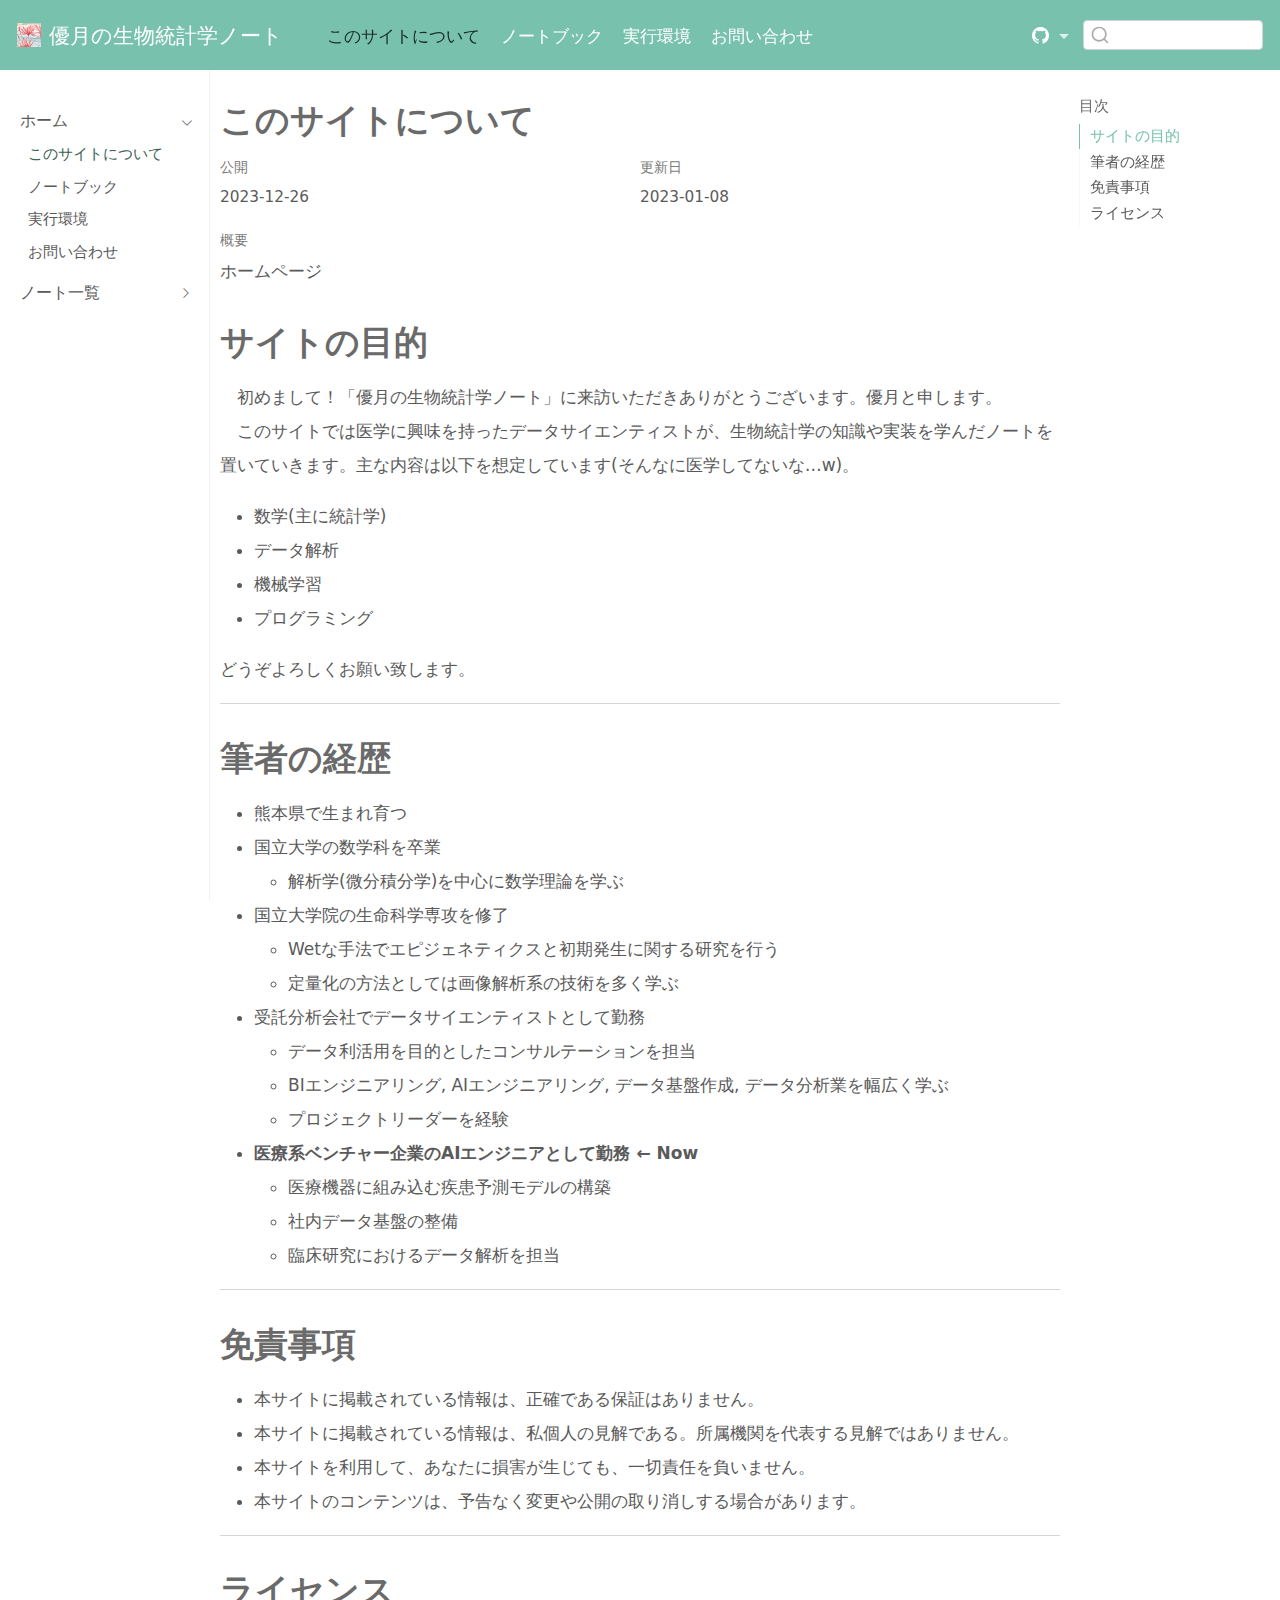
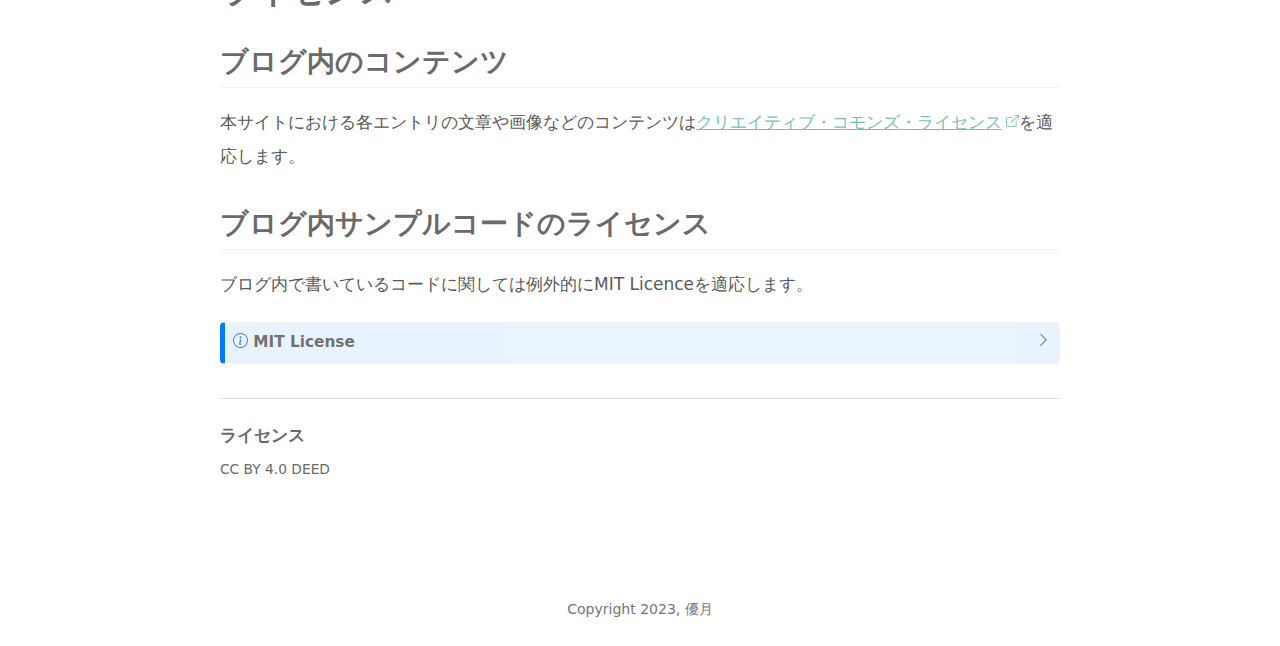
==== commit eb12e985: "change article" ====
--- a/docs/qmds/index.html
+++ b/docs/qmds/index.html
@@ -234,7 +234,6 @@
   <ul>
   <li><a href="#サイトの目的" id="toc-サイトの目的" class="nav-link active" data-scroll-target="#サイトの目的">サイトの目的</a></li>
   <li><a href="#筆者の経歴" id="toc-筆者の経歴" class="nav-link" data-scroll-target="#筆者の経歴">筆者の経歴</a></li>
-  <li><a href="#enjoy-quarto" id="toc-enjoy-quarto" class="nav-link" data-scroll-target="#enjoy-quarto">Enjoy Quarto!</a></li>
   <li><a href="#免責事項" id="toc-免責事項" class="nav-link" data-scroll-target="#免責事項">免責事項</a></li>
   <li><a href="#ライセンス" id="toc-ライセンス" class="nav-link" data-scroll-target="#ライセンス">ライセンス</a>
   <ul class="collapse">
@@ -321,11 +320,6 @@
 <li>臨床研究におけるデータ解析を担当</li>
 </ul></li>
 </ul>
-<hr>
-</section>
-<section id="enjoy-quarto" class="level1">
-<h1>Enjoy Quarto!</h1>
-<p>　このサイトは全て<a href="https://quarto.org/">Quarto</a>言語で記述しております。Quartoはこのようにウェブサイトを作れる他、分析レポートを作成したりダッシュボードも作成できる物凄くポテンシャルを感じるプログラミング言語です。是非皆さんも使ってみてください!</p>
 <hr>
 </section>
 <section id="免責事項" class="level1">
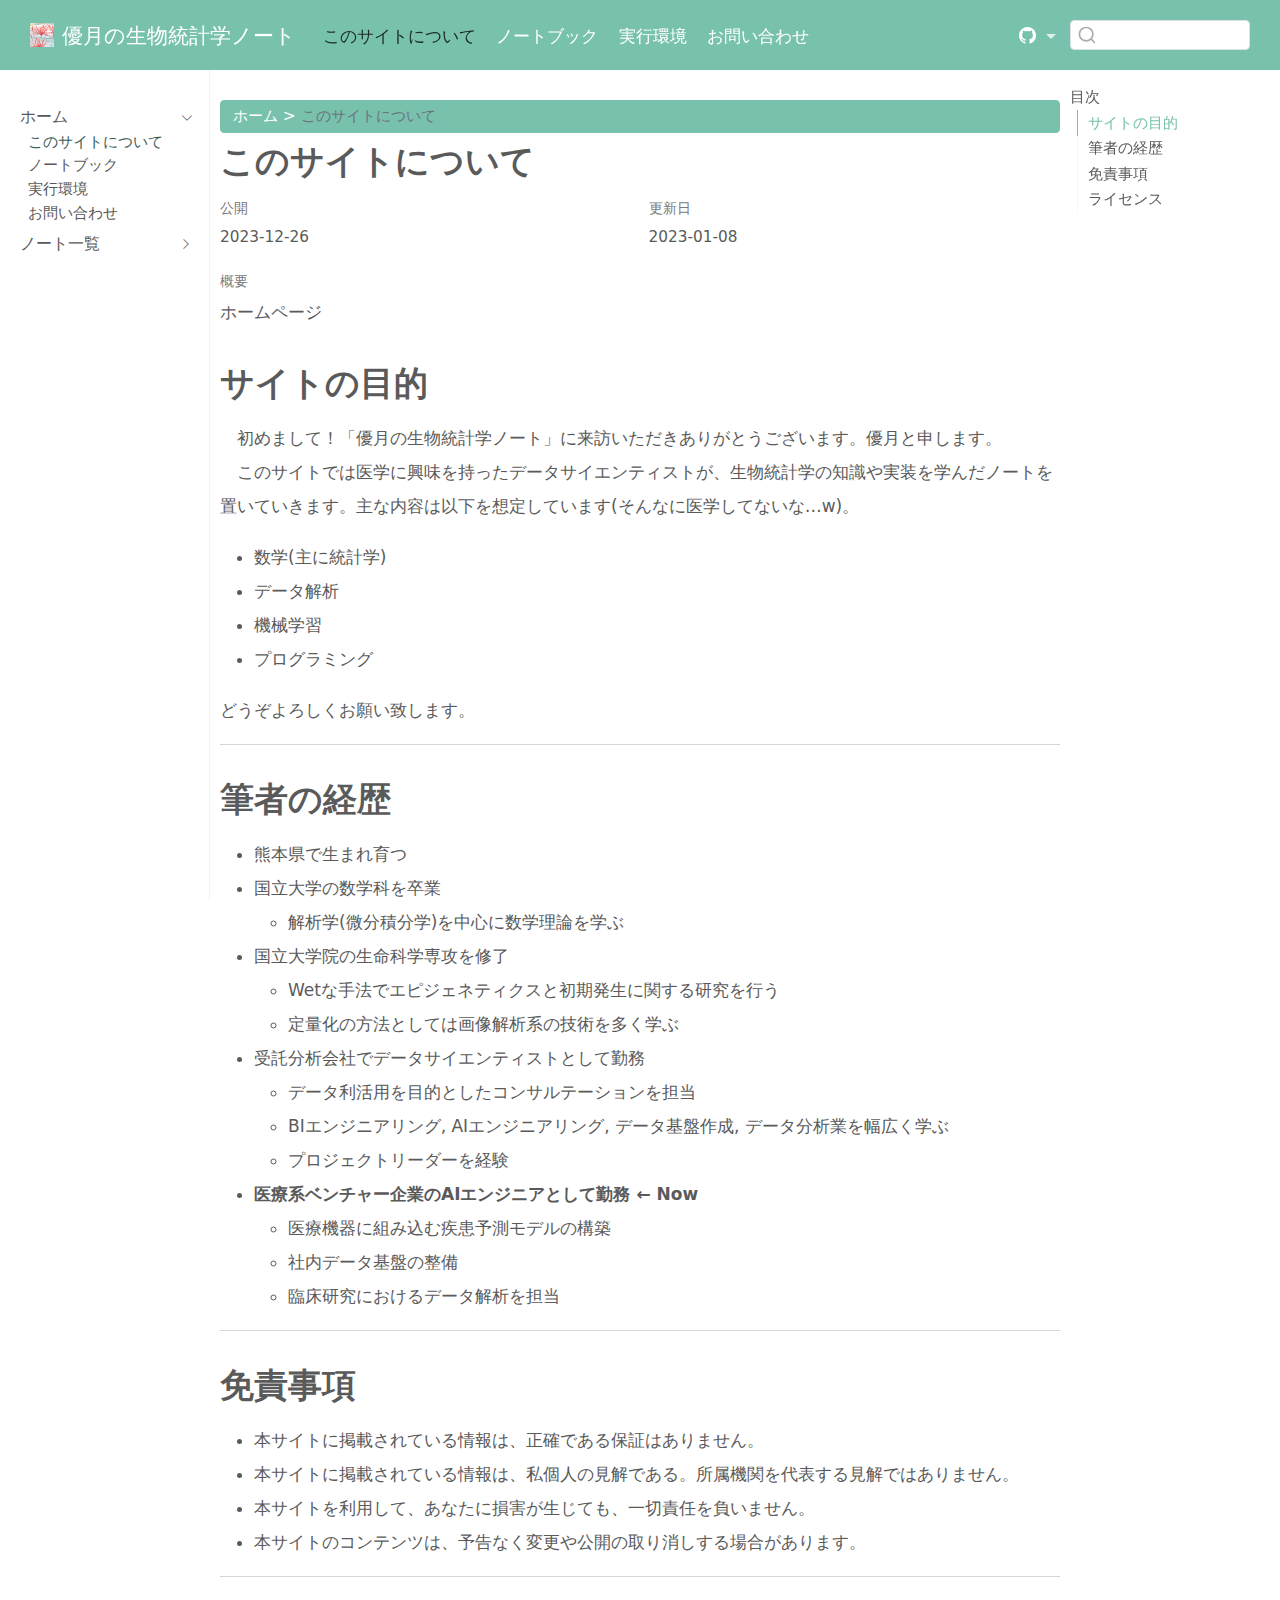
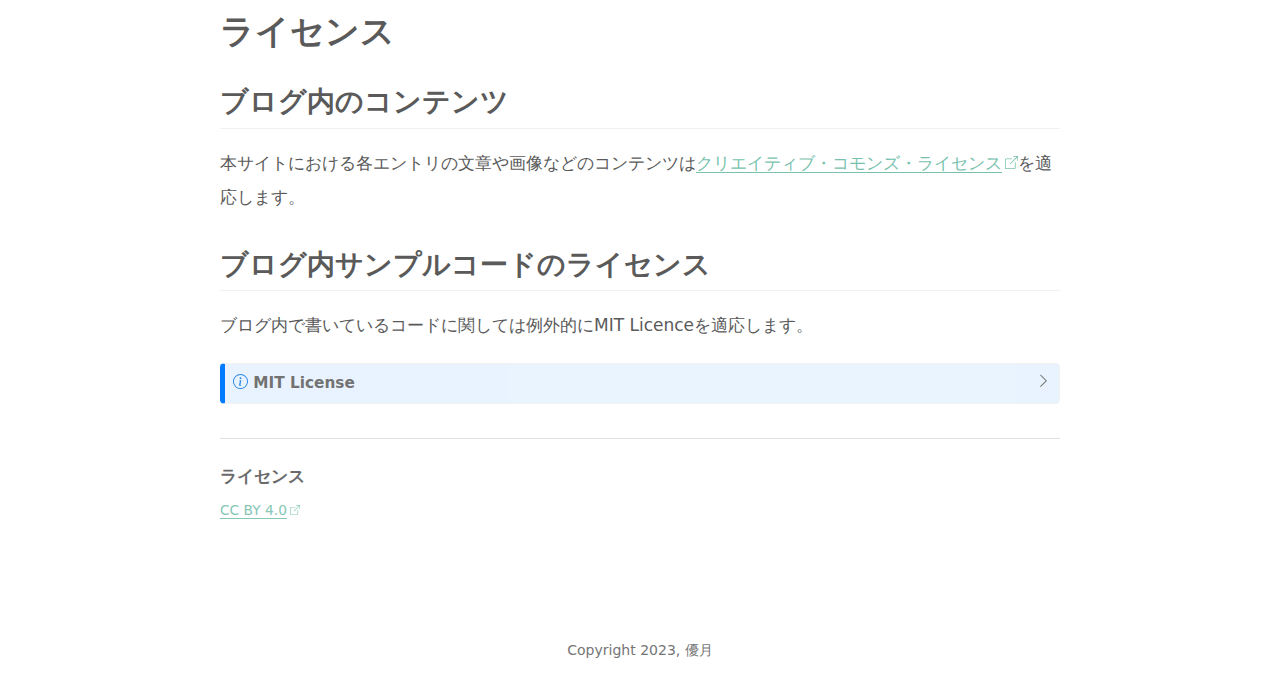
==== commit c15759e5: "update quarto version" ====
--- a/docs/qmds/index.html
+++ b/docs/qmds/index.html
@@ -2,7 +2,7 @@
 <html xmlns="http://www.w3.org/1999/xhtml" lang="ja" xml:lang="ja"><head>
 
 <meta charset="utf-8">
-<meta name="generator" content="quarto-1.3.450">
+<meta name="generator" content="quarto-1.4.537">
 
 <meta name="viewport" content="width=device-width, initial-scale=1.0, user-scalable=yes">
 
@@ -46,7 +46,12 @@
   "collapse-after": 3,
   "panel-placement": "end",
   "type": "textbox",
-  "limit": 20,
+  "limit": 50,
+  "keyboard-shortcut": [
+    "f",
+    "/",
+    "s"
+  ],
   "language": {
     "search-no-results-text": "一致なし",
     "search-matching-documents-text": "一致した文書",
@@ -55,6 +60,7 @@
     "search-more-match-text": "追加の検索結果",
     "search-more-matches-text": "追加の検索結果",
     "search-clear-button-title": "消去",
+    "search-text-placeholder": "",
     "search-detached-cancel-button-title": "取消",
     "search-submit-button-title": "検索",
     "search-label": "サーチ"
@@ -79,9 +85,9 @@
 
 <div id="quarto-search-results"></div>
   <header id="quarto-header" class="headroom fixed-top">
-    <nav class="navbar navbar-expand-lg navbar-dark ">
+    <nav class="navbar navbar-expand-lg " data-bs-theme="dark">
       <div class="navbar-container container-fluid">
-      <div class="navbar-brand-container">
+      <div class="navbar-brand-container mx-auto">
     <a href="../index.html" class="navbar-brand navbar-brand-logo">
     <img src="../images/profile.png" alt="" class="navbar-logo">
     </a>
@@ -96,61 +102,61 @@
           <div class="collapse navbar-collapse" id="navbarCollapse">
             <ul class="navbar-nav navbar-nav-scroll me-auto">
   <li class="nav-item">
-    <a class="nav-link active" href="../qmds/index.html" rel="" target="" aria-current="page">
- <span class="menu-text">このサイトについて</span></a>
+    <a class="nav-link active" href="../qmds/index.html" aria-current="page"> 
+<span class="menu-text">このサイトについて</span></a>
   </li>  
   <li class="nav-item">
-    <a class="nav-link" href="../qmds/articles.html" rel="" target="">
- <span class="menu-text">ノートブック</span></a>
+    <a class="nav-link" href="../qmds/articles.html"> 
+<span class="menu-text">ノートブック</span></a>
   </li>  
   <li class="nav-item">
-    <a class="nav-link" href="../qmds/environment.html" rel="" target="">
- <span class="menu-text">実行環境</span></a>
+    <a class="nav-link" href="../qmds/environment.html"> 
+<span class="menu-text">実行環境</span></a>
   </li>  
   <li class="nav-item">
-    <a class="nav-link" href="../qmds/connection.html" rel="" target="">
- <span class="menu-text">お問い合わせ</span></a>
+    <a class="nav-link" href="../qmds/connection.html"> 
+<span class="menu-text">お問い合わせ</span></a>
   </li>  
 </ul>
             <ul class="navbar-nav navbar-nav-scroll ms-auto">
   <li class="nav-item dropdown ">
-    <a class="nav-link dropdown-toggle" href="#" id="nav-menu-bi-github" role="button" data-bs-toggle="dropdown" aria-expanded="false" rel="" target="">
+    <a class="nav-link dropdown-toggle" href="#" id="nav-menu-bi-github" role="button" data-bs-toggle="dropdown" aria-expanded="false">
       <i class="bi bi-github" role="img">
 </i> 
  <span class="menu-text"></span>
     </a>
     <ul class="dropdown-menu dropdown-menu-end" aria-labelledby="nav-menu-bi-github">    
         <li>
-    <a class="dropdown-item" href="https://github.com/yasuih777/yasuih777.github.io" rel="" target="">
+    <a class="dropdown-item" href="https://github.com/yasuih777/yasuih777.github.io">
  <span class="dropdown-text">Github</span></a>
   </li>  
         <li>
-    <a class="dropdown-item" href="https://github.com/yasuih777/yasuih777.github.io/issues" rel="" target="">
+    <a class="dropdown-item" href="https://github.com/yasuih777/yasuih777.github.io/issues">
  <span class="dropdown-text">issueへの報告</span></a>
   </li>  
     </ul>
   </li>
 </ul>
-            <div class="quarto-navbar-tools">
-</div>
           </div> <!-- /navcollapse -->
+          <div class="quarto-navbar-tools">
+</div>
       </div> <!-- /container-fluid -->
     </nav>
   <nav class="quarto-secondary-nav">
     <div class="container-fluid d-flex">
-      <button type="button" class="quarto-btn-toggle btn" data-bs-toggle="collapse" data-bs-target="#quarto-sidebar,#quarto-sidebar-glass" aria-controls="quarto-sidebar" aria-expanded="false" aria-label="サイドバーを切り替える" onclick="if (window.quartoToggleHeadroom) { window.quartoToggleHeadroom(); }">
+      <button type="button" class="quarto-btn-toggle btn" data-bs-toggle="collapse" data-bs-target=".quarto-sidebar-collapse-item" aria-controls="quarto-sidebar" aria-expanded="false" aria-label="サイドバーを切り替える" onclick="if (window.quartoToggleHeadroom) { window.quartoToggleHeadroom(); }">
         <i class="bi bi-layout-text-sidebar-reverse"></i>
       </button>
-      <nav class="quarto-page-breadcrumbs" aria-label="breadcrumb"><ol class="breadcrumb"><li class="breadcrumb-item"><a href="../qmds/index.html">ホーム</a></li><li class="breadcrumb-item"><a href="../qmds/index.html">このサイトについて</a></li></ol></nav>
-      <a class="flex-grow-1" role="button" data-bs-toggle="collapse" data-bs-target="#quarto-sidebar,#quarto-sidebar-glass" aria-controls="quarto-sidebar" aria-expanded="false" aria-label="サイドバーを切り替える" onclick="if (window.quartoToggleHeadroom) { window.quartoToggleHeadroom(); }">      
-      </a>
+        <nav class="quarto-page-breadcrumbs" aria-label="breadcrumb"><ol class="breadcrumb"><li class="breadcrumb-item"><a href="../qmds/index.html">ホーム</a></li><li class="breadcrumb-item"><a href="../qmds/index.html">このサイトについて</a></li></ol></nav>
+        <a class="flex-grow-1" role="button" data-bs-toggle="collapse" data-bs-target=".quarto-sidebar-collapse-item" aria-controls="quarto-sidebar" aria-expanded="false" aria-label="サイドバーを切り替える" onclick="if (window.quartoToggleHeadroom) { window.quartoToggleHeadroom(); }">      
+        </a>
     </div>
   </nav>
 </header>
 <!-- content -->
 <div id="quarto-content" class="quarto-container page-columns page-rows-contents page-layout-article page-navbar">
 <!-- sidebar -->
-  <nav id="quarto-sidebar" class="sidebar collapse collapse-horizontal sidebar-navigation docked overflow-auto">
+  <nav id="quarto-sidebar" class="sidebar collapse collapse-horizontal quarto-sidebar-collapse-item sidebar-navigation docked overflow-auto">
     <div class="sidebar-menu-container"> 
     <ul class="list-unstyled mt-1">
         <li class="sidebar-item sidebar-item-section">
@@ -225,7 +231,7 @@
     </ul>
     </div>
 </nav>
-<div id="quarto-sidebar-glass" data-bs-toggle="collapse" data-bs-target="#quarto-sidebar,#quarto-sidebar-glass"></div>
+<div id="quarto-sidebar-glass" class="quarto-sidebar-collapse-item" data-bs-toggle="collapse" data-bs-target=".quarto-sidebar-collapse-item"></div>
 <!-- margin-sidebar -->
     <div id="quarto-margin-sidebar" class="sidebar margin-sidebar">
         <nav id="TOC" role="doc-toc" class="toc-active">
@@ -246,7 +252,7 @@
 <!-- main -->
 <main class="content" id="quarto-document-content">
 
-<header id="title-block-header" class="quarto-title-block default">
+<header id="title-block-header" class="quarto-title-block default"><nav class="quarto-page-breadcrumbs quarto-title-breadcrumbs d-none d-lg-block" aria-label="breadcrumb"><ol class="breadcrumb"><li class="breadcrumb-item"><a href="../qmds/index.html">ホーム</a></li><li class="breadcrumb-item"><a href="../qmds/index.html">このサイトについて</a></li></ol></nav>
 <div class="quarto-title">
 <h1 class="title">このサイトについて</h1>
 </div>
@@ -274,12 +280,14 @@
   
 <div>
   <div class="abstract">
-    <div class="abstract-title">概要</div>
+    <div class="block-title">概要</div>
     ホームページ
   </div>
 </div>
 
+
 </header>
+
 
 <section id="サイトの目的" class="level1">
 <h1>サイトの目的</h1>
@@ -365,7 +373,7 @@
 </section>
 </section>
 
-<a onclick="window.scrollTo(0, 0); return false;" role="button" id="quarto-back-to-top"><i class="bi bi-arrow-up"></i> トップに戻る</a><div id="quarto-appendix" class="default"><section class="quarto-appendix-contents"><h2 class="anchored quarto-appendix-heading">ライセンス</h2><div id="quarto-reuse" class="quarto-appendix-contents"><div>CC BY 4.0 DEED</div></div></section></div></main> <!-- /main -->
+<a onclick="window.scrollTo(0, 0); return false;" role="button" id="quarto-back-to-top"><i class="bi bi-arrow-up"></i> トップに戻る</a><div id="quarto-appendix" class="default"><section class="quarto-appendix-contents" id="quarto-reuse"><h2 class="anchored quarto-appendix-heading">ライセンス</h2><div class="quarto-appendix-contents"><div><a rel="license" href="https://creativecommons.org/licenses/by/4.0/deed.ja">CC BY 4.0</a></div></div></section></div></main> <!-- /main -->
 <script id="quarto-html-after-body" type="application/javascript">
 window.document.addEventListener("DOMContentLoaded", function (event) {
   const toggleBodyColorMode = (bsSheetEl) => {
@@ -445,10 +453,29 @@
     // clear code selection
     e.clearSelection();
   });
-  function tippyHover(el, contentFn) {
+    var localhostRegex = new RegExp(/^(?:http|https):\/\/localhost\:?[0-9]*\//);
+    var mailtoRegex = new RegExp(/^mailto:/);
+      var filterRegex = new RegExp('/' + window.location.host + '/');
+    var isInternal = (href) => {
+        return filterRegex.test(href) || localhostRegex.test(href) || mailtoRegex.test(href);
+    }
+    // Inspect non-navigation links and adorn them if external
+ 	var links = window.document.querySelectorAll('a[href]:not(.nav-link):not(.navbar-brand):not(.toc-action):not(.sidebar-link):not(.sidebar-item-toggle):not(.pagination-link):not(.no-external):not([aria-hidden]):not(.dropdown-item):not(.quarto-navigation-tool)');
+    for (var i=0; i<links.length; i++) {
+      const link = links[i];
+      if (!isInternal(link.href)) {
+          // target, if specified
+          link.setAttribute("target", "_blank");
+          if (link.getAttribute("rel") === null) {
+            link.setAttribute("rel", "noopener");
+          }
+          // default icon
+          link.classList.add("external");
+      }
+    }
+  function tippyHover(el, contentFn, onTriggerFn, onUntriggerFn) {
     const config = {
       allowHTML: true,
-      content: contentFn,
       maxWidth: 500,
       delay: 100,
       arrow: false,
@@ -458,8 +485,17 @@
       interactive: true,
       interactiveBorder: 10,
       theme: 'quarto',
-      placement: 'bottom-start'
+      placement: 'bottom-start',
     };
+    if (contentFn) {
+      config.content = contentFn;
+    }
+    if (onTriggerFn) {
+      config.onTrigger = onTriggerFn;
+    }
+    if (onUntriggerFn) {
+      config.onUntrigger = onUntriggerFn;
+    }
     window.tippy(el, config); 
   }
   const noterefs = window.document.querySelectorAll('a[role="doc-noteref"]');
@@ -472,6 +508,120 @@
       const id = href.replace(/^#\/?/, "");
       const note = window.document.getElementById(id);
       return note.innerHTML;
+    });
+  }
+  const xrefs = window.document.querySelectorAll('a.quarto-xref');
+  const processXRef = (id, note) => {
+    // Strip column container classes
+    const stripColumnClz = (el) => {
+      el.classList.remove("page-full", "page-columns");
+      if (el.children) {
+        for (const child of el.children) {
+          stripColumnClz(child);
+        }
+      }
+    }
+    stripColumnClz(note)
+    if (id === null || id.startsWith('sec-')) {
+      // Special case sections, only their first couple elements
+      const container = document.createElement("div");
+      if (note.children && note.children.length > 2) {
+        container.appendChild(note.children[0].cloneNode(true));
+        for (let i = 1; i < note.children.length; i++) {
+          const child = note.children[i];
+          if (child.tagName === "P" && child.innerText === "") {
+            continue;
+          } else {
+            container.appendChild(child.cloneNode(true));
+            break;
+          }
+        }
+        if (window.Quarto?.typesetMath) {
+          window.Quarto.typesetMath(container);
+        }
+        return container.innerHTML
+      } else {
+        if (window.Quarto?.typesetMath) {
+          window.Quarto.typesetMath(note);
+        }
+        return note.innerHTML;
+      }
+    } else {
+      // Remove any anchor links if they are present
+      const anchorLink = note.querySelector('a.anchorjs-link');
+      if (anchorLink) {
+        anchorLink.remove();
+      }
+      if (window.Quarto?.typesetMath) {
+        window.Quarto.typesetMath(note);
+      }
+      return note.innerHTML;
+    }
+  }
+  for (var i=0; i<xrefs.length; i++) {
+    const xref = xrefs[i];
+    tippyHover(xref, undefined, function(instance) {
+      instance.disable();
+      let url = xref.getAttribute('href');
+      let hash = undefined; 
+      if (url.startsWith('#')) {
+        hash = url;
+      } else {
+        try { hash = new URL(url).hash; } catch {}
+      }
+      if (hash) {
+        const id = hash.replace(/^#\/?/, "");
+        const note = window.document.getElementById(id);
+        if (note !== null) {
+          try {
+            const html = processXRef(id, note.cloneNode(true));
+            instance.setContent(html);
+          } finally {
+            instance.enable();
+            instance.show();
+          }
+        } else {
+          // See if we can fetch this
+          fetch(url.split('#')[0])
+          .then(res => res.text())
+          .then(html => {
+            const parser = new DOMParser();
+            const htmlDoc = parser.parseFromString(html, "text/html");
+            const note = htmlDoc.getElementById(id);
+            if (note !== null) {
+              const html = processXRef(id, note);
+              instance.setContent(html);
+            } 
+          }).finally(() => {
+            instance.enable();
+            instance.show();
+          });
+        }
+      } else {
+        // See if we can fetch a full url (with no hash to target)
+        // This is a special case and we should probably do some content thinning / targeting
+        fetch(url)
+        .then(res => res.text())
+        .then(html => {
+          const parser = new DOMParser();
+          const htmlDoc = parser.parseFromString(html, "text/html");
+          const note = htmlDoc.querySelector('main.content');
+          if (note !== null) {
+            // This should only happen for chapter cross references
+            // (since there is no id in the URL)
+            // remove the first header
+            if (note.children.length > 0 && note.children[0].tagName === "HEADER") {
+              note.children[0].remove();
+            }
+            const html = processXRef(null, note);
+            instance.setContent(html);
+          } 
+        }).finally(() => {
+          instance.enable();
+          instance.show();
+        });
+      }
+    }, function(instance) {
     });
   }
       let selectedAnnoteEl;
@@ -515,6 +665,7 @@
             }
             div.style.top = top - 2 + "px";
             div.style.height = height + 4 + "px";
+            div.style.left = 0;
             let gutterDiv = window.document.getElementById("code-annotation-line-highlight-gutter");
             if (gutterDiv === null) {
               gutterDiv = window.document.createElement("div");
@@ -540,6 +691,32 @@
         });
         selectedAnnoteEl = undefined;
       };
+        // Handle positioning of the toggle
+    window.addEventListener(
+      "resize",
+      throttle(() => {
+        elRect = undefined;
+        if (selectedAnnoteEl) {
+          selectCodeLines(selectedAnnoteEl);
+        }
+      }, 10)
+    );
+    function throttle(fn, ms) {
+    let throttle = false;
+    let timer;
+      return (...args) => {
+        if(!throttle) { // first call gets through
+            fn.apply(this, args);
+            throttle = true;
+        } else { // all the others get throttled
+            if(timer) clearTimeout(timer); // cancel #2
+            timer = setTimeout(() => {
+              fn.apply(this, args);
+              timer = throttle = false;
+            }, ms);
+        }
+      };
+    }
       // Attach click handler to the DT
       const annoteDls = window.document.querySelectorAll('dt[data-target-cell]');
       for (const annoteDlNode of annoteDls) {
@@ -597,22 +774,6 @@
       });
     }
   }
-    var localhostRegex = new RegExp(/^(?:http|https):\/\/localhost\:?[0-9]*\//);
-      var filterRegex = new RegExp('/' + window.location.host + '/');
-    var isInternal = (href) => {
-        return filterRegex.test(href) || localhostRegex.test(href);
-    }
-    // Inspect non-navigation links and adorn them if external
- 	var links = window.document.querySelectorAll('a[href]:not(.nav-link):not(.navbar-brand):not(.toc-action):not(.sidebar-link):not(.sidebar-item-toggle):not(.pagination-link):not(.no-external):not([aria-hidden]):not(.dropdown-item)');
-    for (var i=0; i<links.length; i++) {
-      const link = links[i];
-      if (!isInternal(link.href)) {
-          // target, if specified
-          link.setAttribute("target", "_blank");
-          // default icon
-          link.classList.add("external");
-      }
-    }
 });
 </script>
 </div> <!-- /content -->
@@ -621,7 +782,9 @@
     <div class="nav-footer-left">
       &nbsp;
     </div>   
-    <div class="nav-footer-center">Copyright 2023, 優月</div>
+    <div class="nav-footer-center">
+<p>Copyright 2023, 優月</p>
+</div>
     <div class="nav-footer-right">
       &nbsp;
     </div>
@@ -630,5 +793,6 @@
 
 
 
+
 <script src="../site_libs/quarto-html/zenscroll-min.js"></script>
 </body></html>